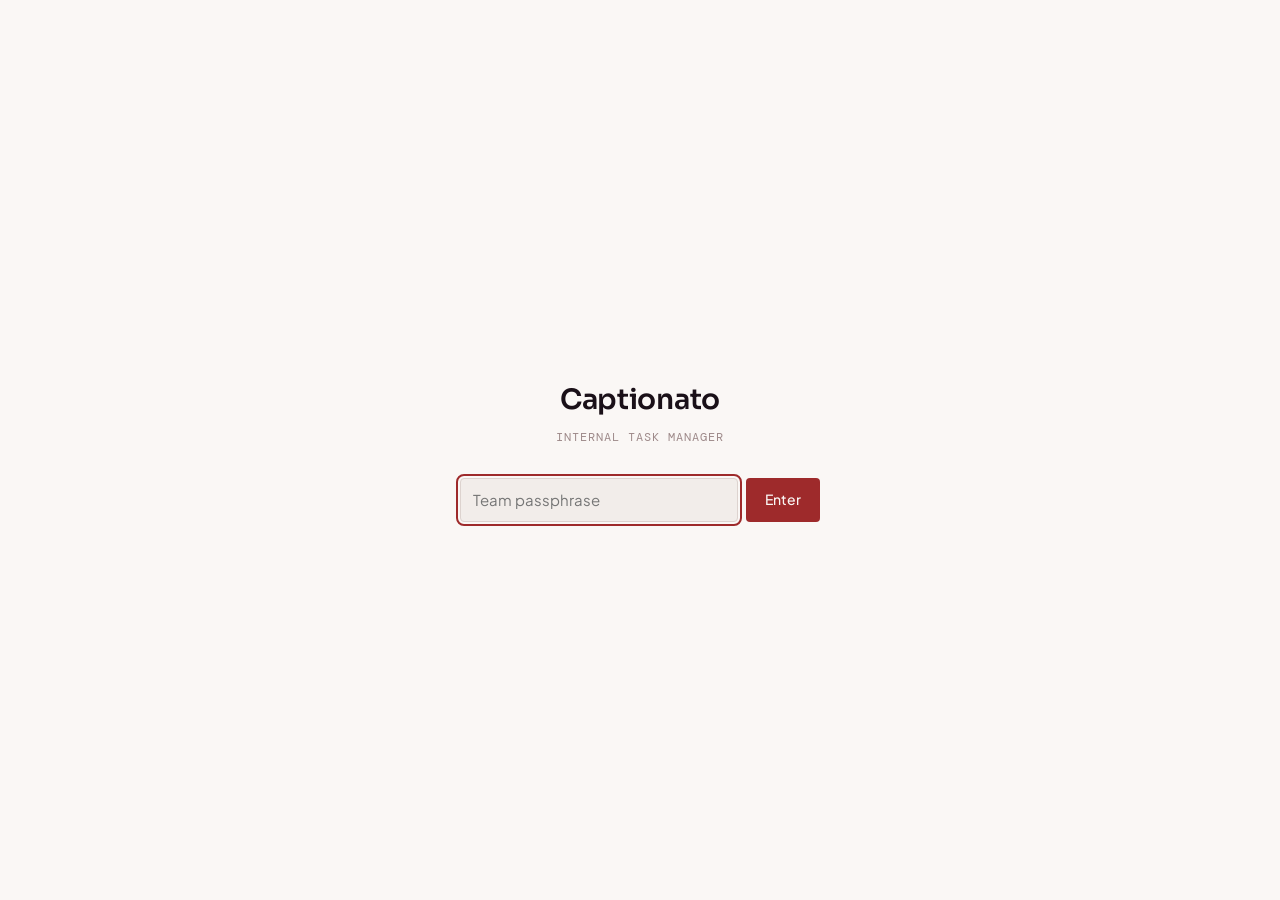
==== static/index.html @ 67aabf25 "first commit" ====
<!DOCTYPE html>
<html lang="en">
<head>
  <meta charset="UTF-8">
  <meta name="viewport" content="width=device-width, initial-scale=1.0">
  <title>Captionato — Task Manager</title>
  <link rel="preconnect" href="https://fonts.googleapis.com">
  <link rel="preconnect" href="https://fonts.gstatic.com" crossorigin>
  <link href="https://fonts.googleapis.com/css2?family=Sora:wght@600&family=Plus+Jakarta+Sans:wght@400;500&family=DM+Mono:wght@400&display=swap" rel="stylesheet">
  <link rel="stylesheet" href="/static/style.css">
</head>
<body>

  <!-- ============ Password gate (full-bleed, shown until authenticated) ============ -->
  <div id="gate" class="gate" hidden>
    <div class="gate-inner">
      <div class="gate-wordmark">Captionato</div>
      <p class="gate-sub">Internal task manager</p>
      <div class="gate-form">
        <input type="password" id="gate-passphrase" placeholder="Team passphrase"
               autocomplete="current-password" aria-label="Team passphrase">
        <button id="gate-submit" class="btn btn-primary">Enter</button>
      </div>
      <p id="gate-error" class="gate-error" hidden>Incorrect passphrase</p>
    </div>
  </div>

  <!-- ============ App shell ============ -->
  <div id="app" hidden>

    <header class="app-header">
      <div class="app-name">Captionato <span class="app-name-sub">/ tasks</span></div>
      <button id="lock-btn" class="btn btn-ghost">Lock</button>
    </header>

    <nav class="tab-bar" role="tablist" aria-label="Task views">
      <button class="tab is-active" data-view="dashboard"    role="tab">Dashboard</button>
      <button class="tab" data-view="unassigned"   role="tab">Unassigned</button>
      <button class="tab" data-view="ongoing"      role="tab">Ongoing</button>
      <button class="tab" data-view="done"         role="tab">Done</button>
      <button class="tab" data-view="under_review" role="tab">Under Review</button>
    </nav>

    <main class="main">
      <div class="view-head">
        <h1 id="view-title">Dashboard</h1>
        <span id="view-count" class="view-count"></span>
      </div>
      <div id="task-list" class="task-list" aria-live="polite"></div>
      <div id="empty-state" class="empty-state" hidden></div>
    </main>

    <!-- Always-visible Add Task trigger -->
    <button id="add-task-btn" class="add-task-fab">+ Add Task</button>

    <!-- ============ Add Task modal ============ -->
    <div id="modal-backdrop" class="modal-backdrop" hidden>
      <div class="modal" role="dialog" aria-modal="true" aria-labelledby="modal-title">
        <h2 id="modal-title">Add a task</h2>
        <p class="modal-sub">New tasks go to Under Review until someone accepts them.</p>

        <label class="field">
          <span class="field-label">Task name</span>
          <input type="text" id="f-name" maxlength="200" placeholder="Short title">
        </label>

        <label class="field">
          <span class="field-label">Description <em>(optional)</em></span>
          <textarea id="f-description" rows="4" placeholder="What needs doing, and any context"></textarea>
        </label>

        <label class="field">
          <span class="field-label">Category color</span>
          <div class="color-row">
            <input type="text" id="f-color" value="#9E2A2B" placeholder="#9E2A2B" spellcheck="false">
            <span id="f-swatch" class="swatch" style="background:#9E2A2B"></span>
          </div>
        </label>

        <label class="field">
          <span class="field-label">Submitted by</span>
          <input type="text" id="f-submitted-by" maxlength="100" placeholder="Your name">
        </label>

        <p id="modal-error" class="form-error" hidden></p>

        <div class="modal-actions">
          <button id="modal-cancel" class="btn btn-ghost">Cancel</button>
          <button id="modal-submit" class="btn btn-primary">Submit for review</button>
        </div>
      </div>
    </div>

  </div>

  <script src="/static/app.js"></script>
</body>
</html>
---- static/style.css ----
/* ============================================================
   Captionato Task Manager — style.css
   Design system per PRD §11: warm off-whites, deep dusty reds,
   Sora / Plus Jakarta Sans / DM Mono. No gradients, subtle
   shadows, generous whitespace.
   ============================================================ */

:root {
  --bg-base:        #FAF7F5;
  --bg-surface:     #F2EDEA;
  --bg-surface-2:   #E8E0DC;
  --accent-primary: #9E2A2B;
  --accent-soft:    #C97B7B;
  --accent-muted:   #E8BFBF;
  --text-primary:   #1A1018;
  --text-secondary: #5C4D4D;
  --text-tertiary:  #9E8A8A;
  --border:         #DDD3CF;

  --font-display: 'Sora', sans-serif;
  --font-body:    'Plus Jakarta Sans', sans-serif;
  --font-mono:    'DM Mono', monospace;

  --radius: 4px;
  --shadow: 0 1px 3px rgba(26, 16, 24, 0.06);
}

* { box-sizing: border-box; margin: 0; padding: 0; }

html, body { height: 100%; }

body {
  background: var(--bg-base);
  color: var(--text-primary);
  font-family: var(--font-body);
  font-size: 15px;
  line-height: 1.55;
}

[hidden] { display: none !important; }

button { font: inherit; cursor: pointer; }

/* ---------------------------------------------------- buttons */

.btn {
  border: 1px solid transparent;
  border-radius: var(--radius);
  padding: 9px 18px;
  font-family: var(--font-body);
  font-weight: 500;
  font-size: 14px;
  transition: background-color 0.15s ease, border-color 0.15s ease;
}

.btn-primary {
  background: var(--accent-primary);
  color: var(--bg-base);
}
.btn-primary:hover { background: #872425; }

.btn-ghost {
  background: transparent;
  color: var(--text-secondary);
  border-color: var(--border);
}
.btn-ghost:hover { background: var(--bg-surface-2); }

.btn:focus-visible,
.tab:focus-visible,
input:focus-visible,
textarea:focus-visible {
  outline: 2px solid var(--accent-primary);
  outline-offset: 2px;
}

/* ---------------------------------------------------- gate */

.gate {
  position: fixed;
  inset: 0;
  z-index: 100;
  background: var(--bg-base);
  display: flex;
  align-items: center;
  justify-content: center;
}

.gate-inner { text-align: center; width: min(360px, 88vw); }

.gate-wordmark {
  font-family: var(--font-display);
  font-weight: 600;
  font-size: 28px;
  letter-spacing: -0.01em;
}

.gate-sub {
  font-family: var(--font-mono);
  font-size: 12px;
  text-transform: uppercase;
  letter-spacing: 0.08em;
  color: var(--text-tertiary);
  margin: 6px 0 32px;
}

.gate-form { display: flex; gap: 8px; }

.gate-form input {
  flex: 1;
  padding: 9px 12px;
  border: 1px solid var(--border);
  border-radius: var(--radius);
  background: var(--bg-surface);
  font: inherit;
  color: var(--text-primary);
}

.gate-error {
  margin-top: 14px;
  font-family: var(--font-mono);
  font-size: 12px;
  color: var(--accent-primary);
}

/* ---------------------------------------------------- header + tabs */

.app-header {
  display: flex;
  align-items: center;
  justify-content: space-between;
  padding: 14px 28px;
  border-bottom: 1px solid var(--border);
  background: var(--bg-base);
}

.app-name {
  font-family: var(--font-display);
  font-weight: 600;
  font-size: 17px;
}

.app-name-sub {
  font-family: var(--font-mono);
  font-weight: 400;
  font-size: 13px;
  color: var(--text-tertiary);
}

.tab-bar {
  display: flex;
  gap: 4px;
  padding: 0 28px;
  border-bottom: 1px solid var(--border);
  background: var(--bg-base);
  overflow-x: auto;
}

.tab {
  background: none;
  border: none;
  border-bottom: 2px solid transparent;
  padding: 12px 14px;
  font-size: 14px;
  font-weight: 500;
  color: var(--text-secondary);
  white-space: nowrap;
  transition: color 0.15s ease;
}

.tab:hover { color: var(--text-primary); }

.tab.is-active {
  color: var(--accent-primary);
  border-bottom-color: var(--accent-primary);
}

/* ---------------------------------------------------- main + view head */

.main {
  max-width: 880px;
  margin: 0 auto;
  padding: 32px 28px 120px;
}

.view-head {
  display: flex;
  align-items: baseline;
  gap: 12px;
  margin-bottom: 24px;
}

.view-head h1 {
  font-family: var(--font-display);
  font-weight: 600;
  font-size: 22px;
  letter-spacing: -0.01em;
}

.view-count {
  font-family: var(--font-mono);
  font-size: 12px;
  color: var(--text-tertiary);
}

.empty-state {
  border: 1px dashed var(--border);
  border-radius: var(--radius);
  padding: 48px 24px;
  text-align: center;
  color: var(--text-tertiary);
  font-size: 14px;
}

/* ---------------------------------------------------- task cards */

.task-list {
  display: flex;
  flex-direction: column;
  gap: 14px;
}

.task-card {
  background: var(--bg-surface);
  border: 1px solid var(--border);
  border-left: 3px solid var(--accent-soft); /* overridden inline per task */
  border-radius: var(--radius);
  box-shadow: var(--shadow);
  padding: 18px 20px;
}

.card-top {
  display: flex;
  align-items: flex-start;
  justify-content: space-between;
  gap: 16px;
}

.card-name {
  font-family: var(--font-display);
  font-weight: 600;
  font-size: 16px;
  line-height: 1.35;
}

/* status badges — DM Mono, uppercase, soft tint per status */
.badge {
  font-family: var(--font-mono);
  font-size: 10.5px;
  text-transform: uppercase;
  letter-spacing: 0.06em;
  padding: 3px 8px;
  border-radius: 3px;
  white-space: nowrap;
  flex-shrink: 0;
}
.badge-unassigned   { background: var(--bg-surface-2); color: var(--text-secondary); }
.badge-ongoing      { background: var(--accent-muted); color: var(--accent-primary); }
.badge-done         { background: #DCE5D8; color: #3E5C3E; }
.badge-under_review { background: #EBDFC8; color: #7A5C1E; }

.card-meta {
  display: flex;
  flex-wrap: wrap;
  align-items: center;
  gap: 6px 14px;
  margin-top: 6px;
  font-family: var(--font-mono);
  font-size: 12px;
  color: var(--text-tertiary);
}

.card-assignee { color: var(--text-secondary); }
.card-assignee.is-empty { color: var(--text-tertiary); }

.card-desc {
  margin-top: 10px;
  color: var(--text-secondary);
  font-size: 14px;
  display: -webkit-box;
  -webkit-line-clamp: 3;
  -webkit-box-orient: vertical;
  overflow: hidden;
  cursor: pointer;
}
.card-desc.is-expanded {
  display: block;
  -webkit-line-clamp: unset;
}

.card-actions {
  display: flex;
  flex-wrap: wrap;
  gap: 8px;
  margin-top: 14px;
}

.card-actions .btn { padding: 6px 14px; font-size: 13px; }

.updates-link {
  background: none;
  border: none;
  font-family: var(--font-mono);
  font-size: 12px;
  color: var(--text-secondary);
  text-decoration: underline;
  text-underline-offset: 3px;
  padding: 6px 2px;
}
.updates-link:hover { color: var(--accent-primary); }

/* ---------------------------------------------------- claim inline prompt */

.claim-row {
  display: flex;
  gap: 8px;
  margin-top: 12px;
}

.claim-row input {
  flex: 1;
  max-width: 260px;
  padding: 6px 10px;
  border: 1px solid var(--border);
  border-radius: var(--radius);
  background: var(--bg-base);
  font: inherit;
  font-size: 13px;
}

/* ---------------------------------------------------- updates thread */

.thread {
  margin-top: 14px;
  border-top: 1px solid var(--border);
  padding-top: 14px;
}

.thread-list {
  display: flex;
  flex-direction: column;
  gap: 12px;
  margin-bottom: 14px;
}

.thread-item { font-size: 14px; }

.thread-item-head {
  font-family: var(--font-mono);
  font-size: 11.5px;
  color: var(--text-tertiary);
  margin-bottom: 2px;
}

.thread-item-head .thread-author { color: var(--text-secondary); }

.thread-empty {
  font-size: 13px;
  color: var(--text-tertiary);
  margin-bottom: 14px;
}

.thread-form { display: flex; flex-direction: column; gap: 8px; }

.thread-form input,
.thread-form textarea {
  padding: 7px 10px;
  border: 1px solid var(--border);
  border-radius: var(--radius);
  background: var(--bg-base);
  font: inherit;
  font-size: 13px;
  color: var(--text-primary);
}

.thread-form input { max-width: 260px; }
.thread-form textarea { resize: vertical; min-height: 56px; }

.thread-form .btn { align-self: flex-start; }

/* ---------------------------------------------------- add task FAB */

.add-task-fab {
  position: fixed;
  right: 28px;
  bottom: 28px;
  z-index: 40;
  background: var(--accent-primary);
  color: var(--bg-base);
  border: none;
  border-radius: var(--radius);
  padding: 12px 20px;
  font-family: var(--font-body);
  font-weight: 500;
  font-size: 14px;
  box-shadow: 0 2px 8px rgba(26, 16, 24, 0.18);
  transition: background-color 0.15s ease;
}
.add-task-fab:hover { background: #872425; }

/* ---------------------------------------------------- modal */

.modal-backdrop {
  position: fixed;
  inset: 0;
  z-index: 60;
  background: rgba(26, 16, 24, 0.35);
  display: flex;
  align-items: center;
  justify-content: center;
  padding: 24px;
}

.modal {
  background: var(--bg-base);
  border: 1px solid var(--border);
  border-radius: var(--radius);
  width: min(480px, 100%);
  max-height: 90vh;
  overflow-y: auto;
  padding: 28px;
}

.modal h2 {
  font-family: var(--font-display);
  font-weight: 600;
  font-size: 19px;
}

.modal-sub {
  font-size: 13px;
  color: var(--text-tertiary);
  margin: 4px 0 20px;
}

.field { display: block; margin-bottom: 16px; }

.field-label {
  display: block;
  font-size: 13px;
  font-weight: 500;
  color: var(--text-secondary);
  margin-bottom: 6px;
}

.field-label em { font-style: normal; color: var(--text-tertiary); font-weight: 400; }

.field input,
.field textarea {
  width: 100%;
  padding: 9px 12px;
  border: 1px solid var(--border);
  border-radius: var(--radius);
  background: var(--bg-surface);
  font: inherit;
  font-size: 14px;
  color: var(--text-primary);
}

.field textarea { resize: vertical; }

.color-row { display: flex; align-items: center; gap: 10px; }
.color-row input { flex: 1; font-family: var(--font-mono); }

.swatch {
  width: 34px;
  height: 34px;
  border-radius: var(--radius);
  border: 1px solid var(--border);
  flex-shrink: 0;
}

.form-error {
  font-family: var(--font-mono);
  font-size: 12px;
  color: var(--accent-primary);
  margin-bottom: 12px;
}

.modal-actions {
  display: flex;
  justify-content: flex-end;
  gap: 10px;
  margin-top: 4px;
}

/* ---------------------------------------------------- misc */

@media (prefers-reduced-motion: reduce) {
  * { transition: none !important; }
}
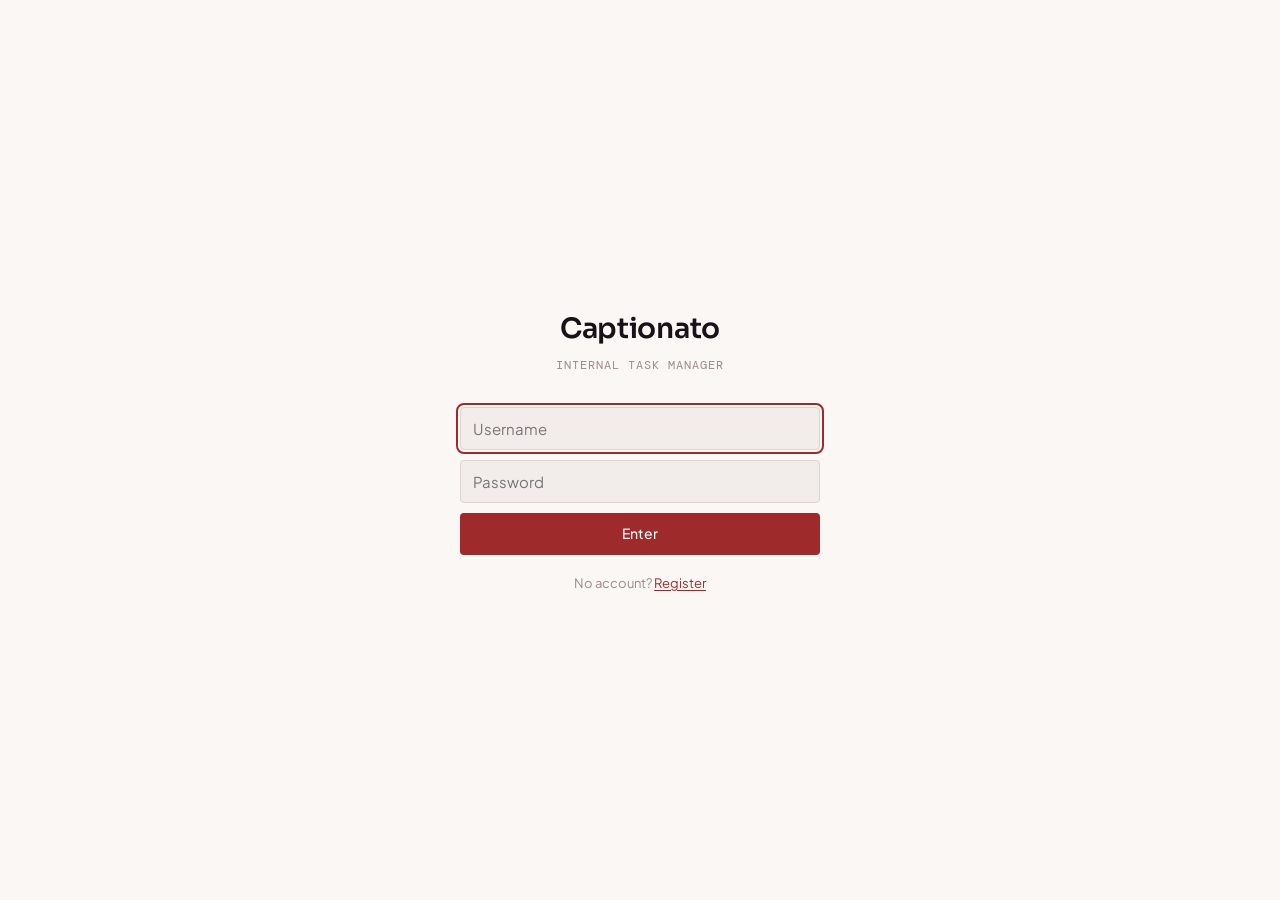
==== commit 1cca98e8: "Added User Auth and Admin Features" ====
--- a/static/index.html
+++ b/static/index.html
@@ -11,18 +11,41 @@
 </head>
 <body>
 
-  <!-- ============ Password gate (full-bleed, shown until authenticated) ============ -->
+  <!-- ============ Auth gate (full-bleed, shown until authenticated) ============ -->
   <div id="gate" class="gate" hidden>
-    <div class="gate-inner">
+
+    <!-- Login form -->
+    <div id="gate-login" class="gate-inner">
       <div class="gate-wordmark">Captionato</div>
       <p class="gate-sub">Internal task manager</p>
-      <div class="gate-form">
-        <input type="password" id="gate-passphrase" placeholder="Team passphrase"
-               autocomplete="current-password" aria-label="Team passphrase">
+      <div class="gate-form gate-form-stack">
+        <input type="text" id="gate-username" placeholder="Username"
+               autocomplete="username" aria-label="Username">
+        <input type="password" id="gate-password" placeholder="Password"
+               autocomplete="current-password" aria-label="Password">
         <button id="gate-submit" class="btn btn-primary">Enter</button>
       </div>
-      <p id="gate-error" class="gate-error" hidden>Incorrect passphrase</p>
+      <p id="gate-error" class="gate-error" hidden></p>
+      <p class="gate-switch">No account? <button id="show-register" class="gate-link">Register</button></p>
     </div>
+
+    <!-- Register form (hidden by default) -->
+    <div id="gate-register" class="gate-inner" hidden>
+      <div class="gate-wordmark">Captionato</div>
+      <p class="gate-sub">Create an account</p>
+      <div class="gate-form gate-form-stack">
+        <input type="text" id="reg-username" placeholder="Username"
+               autocomplete="username" aria-label="Username">
+        <input type="password" id="reg-password" placeholder="Password"
+               autocomplete="new-password" aria-label="Password">
+        <input type="text" id="reg-invite" placeholder="Invite code"
+               autocomplete="off" aria-label="Invite code">
+        <button id="reg-submit" class="btn btn-primary">Register</button>
+      </div>
+      <p id="reg-error" class="gate-error" hidden></p>
+      <p class="gate-switch"><button id="show-login" class="gate-link">← Back to login</button></p>
+    </div>
+
   </div>
 
   <!-- ============ App shell ============ -->
@@ -30,7 +53,16 @@
 
     <header class="app-header">
       <div class="app-name">Captionato <span class="app-name-sub">/ tasks</span></div>
-      <button id="lock-btn" class="btn btn-ghost">Lock</button>
+      <div class="app-header-right">
+        <div class="view-mode-group" role="group" aria-label="Task view">
+          <button id="btn-my-tasks" class="view-mode-btn is-active">My Tasks</button>
+          <button id="btn-all-tasks" class="view-mode-btn">All Tasks</button>
+        </div>
+        <a id="admin-link" href="/admin" class="btn btn-ghost admin-nav-btn" hidden>Admin</a>
+        <span id="username-display" class="username-display"></span>
+        <button id="theme-btn" class="theme-btn" title="Switch to dark mode">☾</button>
+        <button id="lock-btn" class="btn btn-ghost">Lock</button>
+      </div>
     </header>
 
     <nav class="tab-bar" role="tablist" aria-label="Task views">
@@ -43,14 +75,13 @@
 
     <main class="main">
       <div class="view-head">
-        <h1 id="view-title">Dashboard</h1>
+        <h1 id="view-title">My Tasks</h1>
         <span id="view-count" class="view-count"></span>
       </div>
       <div id="task-list" class="task-list" aria-live="polite"></div>
       <div id="empty-state" class="empty-state" hidden></div>
     </main>
 
-    <!-- Always-visible Add Task trigger -->
     <button id="add-task-btn" class="add-task-fab">+ Add Task</button>
 
     <!-- ============ Add Task modal ============ -->
@@ -77,11 +108,6 @@
           </div>
         </label>
 
-        <label class="field">
-          <span class="field-label">Submitted by</span>
-          <input type="text" id="f-submitted-by" maxlength="100" placeholder="Your name">
-        </label>
-
         <p id="modal-error" class="form-error" hidden></p>
 
         <div class="modal-actions">
@@ -91,6 +117,73 @@
       </div>
     </div>
 
+    <!-- ============ Assign modal (admin only) ============ -->
+    <div id="assign-backdrop" class="modal-backdrop" hidden>
+      <div class="modal" role="dialog" aria-modal="true" aria-labelledby="assign-title">
+        <h2 id="assign-title">Assign task</h2>
+        <p class="modal-sub">Set the primary owner and optional co-assignees.</p>
+
+        <label class="field">
+          <span class="field-label">Primary assignee</span>
+          <select id="assign-primary" class="field-select">
+            <option value="">— Select a user —</option>
+          </select>
+        </label>
+
+        <div class="field">
+          <span class="field-label">Co-assignees <em>(optional)</em></span>
+          <div id="assign-co-list" class="co-checklist"></div>
+        </div>
+
+        <p id="assign-error" class="form-error" hidden></p>
+
+        <div class="modal-actions">
+          <button id="assign-cancel" class="btn btn-ghost">Cancel</button>
+          <button id="assign-confirm" class="btn btn-primary">Assign</button>
+        </div>
+      </div>
+    </div>
+
+    <!-- ============ Add Cooperator modal ============ -->
+    <div id="coop-backdrop" class="modal-backdrop" hidden>
+      <div class="modal" role="dialog" aria-modal="true" aria-labelledby="coop-title">
+        <h2 id="coop-title">Add cooperator</h2>
+        <p class="modal-sub">Select a registered user to add as a co-assignee.</p>
+
+        <label class="field">
+          <span class="field-label">User</span>
+          <select id="coop-select" class="field-select">
+            <option value="">— Select a user —</option>
+          </select>
+        </label>
+
+        <p id="coop-error" class="form-error" hidden></p>
+
+        <div class="modal-actions">
+          <button id="coop-cancel" class="btn btn-ghost">Cancel</button>
+          <button id="coop-confirm" class="btn btn-primary">Add</button>
+        </div>
+      </div>
+    </div>
+
+    <!-- ============ Task Detail popup ============ -->
+    <div id="detail-backdrop" class="modal-backdrop" hidden>
+      <div id="detail-modal" class="modal detail-modal" role="dialog" aria-modal="true" aria-labelledby="detail-modal-title">
+        <div class="detail-header">
+          <div class="detail-title-area">
+            <h2 id="detail-modal-title" class="detail-title"></h2>
+            <div id="detail-badge"></div>
+          </div>
+          <button id="detail-close" class="btn btn-ghost detail-close-btn">✕</button>
+        </div>
+        <div id="detail-meta" class="detail-meta"></div>
+        <div id="detail-description" class="detail-description"></div>
+        <div id="detail-actions" class="detail-actions"></div>
+        <div id="detail-claim-slot" class="claim-slot"></div>
+        <div id="detail-thread-slot"></div>
+      </div>
+    </div>
+
   </div>
 
   <script src="/static/app.js"></script>
--- a/static/style.css
+++ b/static/style.css
@@ -25,6 +25,26 @@
   --shadow: 0 1px 3px rgba(26, 16, 24, 0.06);
 }
 
+/* ---------------------------------------------------- dark mode */
+
+html[data-theme="dark"] {
+  --bg-base:        #1A1018;
+  --bg-surface:     #241C22;
+  --bg-surface-2:   #2E252C;
+  --accent-primary: #C94F50;
+  --accent-soft:    #7A3535;
+  --accent-muted:   #3D2020;
+  --text-primary:   #F2EDEA;
+  --text-secondary: #C4AFAF;
+  --text-tertiary:  #8A7070;
+  --border:         #3D2E2E;
+  --shadow: 0 1px 3px rgba(0, 0, 0, 0.4);
+}
+
+html[data-theme="dark"] .badge-done         { background: #1E3020; color: #7AA87A; }
+html[data-theme="dark"] .badge-under_review { background: #2E2010; color: #C9A050; }
+html[data-theme="dark"] .btn-primary:hover  { background: #AE3E3F; }
+
 * { box-sizing: border-box; margin: 0; padding: 0; }
 
 html, body { height: 100%; }
@@ -66,6 +86,16 @@
 }
 .btn-ghost:hover { background: var(--bg-surface-2); }
 
+.btn-danger {
+  background: transparent;
+  color: #b33333;
+  border-color: #b33333;
+}
+.btn-danger:hover { background: rgba(179, 51, 51, 0.1); }
+
+html[data-theme="dark"] .btn-danger             { color: #e07070; border-color: #e07070; }
+html[data-theme="dark"] .btn-danger:hover       { background: rgba(224, 112, 112, 0.12); }
+
 .btn:focus-visible,
 .tab:focus-visible,
 input:focus-visible,
@@ -74,6 +104,20 @@
   outline-offset: 2px;
 }
 
+/* ---------------------------------------------------- theme toggle */
+
+.theme-btn {
+  background: none;
+  border: 1px solid var(--border);
+  border-radius: var(--radius);
+  padding: 7px 11px;
+  color: var(--text-secondary);
+  font-size: 15px;
+  line-height: 1;
+  transition: background-color 0.15s ease;
+}
+.theme-btn:hover { background: var(--bg-surface-2); }
+
 /* ---------------------------------------------------- gate */
 
 .gate {
@@ -132,6 +176,12 @@
   padding: 14px 28px;
   border-bottom: 1px solid var(--border);
   background: var(--bg-base);
+}
+
+.app-header-right {
+  display: flex;
+  align-items: center;
+  gap: 8px;
 }
 
 .app-name {
@@ -178,7 +228,7 @@
 /* ---------------------------------------------------- main + view head */
 
 .main {
-  max-width: 880px;
+  max-width: 1040px;
   margin: 0 auto;
   padding: 32px 28px 120px;
 }
@@ -212,12 +262,13 @@
   font-size: 14px;
 }
 
-/* ---------------------------------------------------- task cards */
+/* ---------------------------------------------------- task cards grid */
 
 .task-list {
-  display: flex;
-  flex-direction: column;
+  display: grid;
+  grid-template-columns: repeat(auto-fill, minmax(220px, 1fr));
   gap: 14px;
+  align-items: start;
 }
 
 .task-card {
@@ -227,6 +278,17 @@
   border-radius: var(--radius);
   box-shadow: var(--shadow);
   padding: 18px 20px;
+  cursor: pointer;
+  transition: box-shadow 0.15s ease, transform 0.1s ease;
+}
+
+.task-card:hover {
+  box-shadow: 0 3px 10px rgba(26, 16, 24, 0.12);
+  transform: translateY(-1px);
+}
+
+html[data-theme="dark"] .task-card:hover {
+  box-shadow: 0 3px 10px rgba(0, 0, 0, 0.4);
 }
 
 .card-top {
@@ -239,7 +301,7 @@
 .card-name {
   font-family: var(--font-display);
   font-weight: 600;
-  font-size: 16px;
+  font-size: 15px;
   line-height: 1.35;
 }
 
@@ -276,16 +338,11 @@
 .card-desc {
   margin-top: 10px;
   color: var(--text-secondary);
-  font-size: 14px;
+  font-size: 13px;
   display: -webkit-box;
   -webkit-line-clamp: 3;
   -webkit-box-orient: vertical;
   overflow: hidden;
-  cursor: pointer;
-}
-.card-desc.is-expanded {
-  display: block;
-  -webkit-line-clamp: unset;
 }
 
 .card-actions {
@@ -295,7 +352,7 @@
   margin-top: 14px;
 }
 
-.card-actions .btn { padding: 6px 14px; font-size: 13px; }
+.card-actions .btn { padding: 5px 12px; font-size: 12px; }
 
 .updates-link {
   background: none;
@@ -305,20 +362,23 @@
   color: var(--text-secondary);
   text-decoration: underline;
   text-underline-offset: 3px;
-  padding: 6px 2px;
+  padding: 5px 2px;
 }
 .updates-link:hover { color: var(--accent-primary); }
 
 /* ---------------------------------------------------- claim inline prompt */
 
+.claim-slot { margin-top: 12px; }
+
 .claim-row {
   display: flex;
   gap: 8px;
-  margin-top: 12px;
+  flex-wrap: wrap;
 }
 
 .claim-row input {
   flex: 1;
+  min-width: 120px;
   max-width: 260px;
   padding: 6px 10px;
   border: 1px solid var(--border);
@@ -326,6 +386,7 @@
   background: var(--bg-base);
   font: inherit;
   font-size: 13px;
+  color: var(--text-primary);
 }
 
 /* ---------------------------------------------------- updates thread */
@@ -397,14 +458,15 @@
   transition: background-color 0.15s ease;
 }
 .add-task-fab:hover { background: #872425; }
-
-/* ---------------------------------------------------- modal */
+html[data-theme="dark"] .add-task-fab:hover { background: #AE3E3F; }
+
+/* ---------------------------------------------------- modal (shared) */
 
 .modal-backdrop {
   position: fixed;
   inset: 0;
   z-index: 60;
-  background: rgba(26, 16, 24, 0.35);
+  background: rgba(26, 16, 24, 0.45);
   display: flex;
   align-items: center;
   justify-content: center;
@@ -484,8 +546,322 @@
   margin-top: 4px;
 }
 
+/* ---------------------------------------------------- detail popup */
+
+.detail-modal {
+  width: min(640px, 100%);
+}
+
+.detail-header {
+  display: flex;
+  align-items: flex-start;
+  justify-content: space-between;
+  gap: 16px;
+  margin-bottom: 4px;
+}
+
+.detail-title-area { flex: 1; min-width: 0; }
+
+.detail-title {
+  font-family: var(--font-display);
+  font-weight: 600;
+  font-size: 20px;
+  letter-spacing: -0.01em;
+  margin-bottom: 8px;
+  word-break: break-word;
+}
+
+.detail-close-btn {
+  padding: 6px 10px;
+  font-size: 16px;
+  flex-shrink: 0;
+}
+
+.detail-meta {
+  display: flex;
+  flex-wrap: wrap;
+  align-items: center;
+  gap: 6px 16px;
+  margin-bottom: 16px;
+  font-family: var(--font-mono);
+  font-size: 12px;
+  color: var(--text-tertiary);
+}
+
+.detail-meta .card-assignee { color: var(--text-secondary); }
+
+.detail-color-swatch {
+  display: inline-block;
+  width: 10px;
+  height: 10px;
+  border-radius: 2px;
+  vertical-align: middle;
+  margin-right: 4px;
+  flex-shrink: 0;
+}
+
+.detail-description {
+  color: var(--text-secondary);
+  font-size: 14px;
+  line-height: 1.65;
+  margin-bottom: 18px;
+  white-space: pre-wrap;
+  word-break: break-word;
+}
+
+.detail-actions {
+  display: flex;
+  flex-wrap: wrap;
+  gap: 8px;
+  margin-bottom: 4px;
+  padding-bottom: 16px;
+  border-bottom: 1px solid var(--border);
+}
+
+.detail-actions .btn { padding: 7px 16px; font-size: 13px; }
+
 /* ---------------------------------------------------- misc */
 
 @media (prefers-reduced-motion: reduce) {
   * { transition: none !important; }
 }
+
+/* ---------------------------------------------------- gate v2 (login + register) */
+
+.gate-form-stack {
+  display: flex;
+  flex-direction: column;
+  gap: 10px;
+}
+
+.gate-form-stack input {
+  padding: 9px 12px;
+  border: 1px solid var(--border);
+  border-radius: var(--radius);
+  background: var(--bg-surface);
+  font: inherit;
+  color: var(--text-primary);
+}
+
+.gate-switch {
+  margin-top: 18px;
+  font-size: 13px;
+  color: var(--text-tertiary);
+}
+
+.gate-link {
+  background: none;
+  border: none;
+  padding: 0;
+  font: inherit;
+  font-size: 13px;
+  color: var(--accent-primary);
+  cursor: pointer;
+  text-decoration: underline;
+  text-underline-offset: 2px;
+}
+.gate-link:hover { color: #7A1D1E; }
+html[data-theme="dark"] .gate-link:hover { color: #E07070; }
+
+/* ---------------------------------------------------- header v2 */
+
+.view-mode-group {
+  display: flex;
+  border: 1px solid var(--border);
+  border-radius: var(--radius);
+  overflow: hidden;
+}
+
+.view-mode-btn {
+  background: transparent;
+  border: none;
+  border-radius: 0;
+  padding: 7px 13px;
+  font-family: var(--font-body);
+  font-weight: 500;
+  font-size: 13px;
+  color: var(--text-secondary);
+  cursor: pointer;
+  transition: background-color 0.15s ease, color 0.15s ease;
+}
+.view-mode-btn:hover { background: var(--bg-surface-2); }
+.view-mode-btn.is-active {
+  background: var(--accent-primary);
+  color: var(--bg-base);
+}
+html[data-theme="dark"] .view-mode-btn.is-active { background: var(--accent-primary); }
+
+.username-display {
+  font-family: var(--font-mono);
+  font-size: 12px;
+  color: var(--text-tertiary);
+  padding: 0 4px;
+}
+
+.admin-nav-btn {
+  font-size: 13px;
+  padding: 7px 13px;
+}
+
+/* ---------------------------------------------------- My Tasks section headers */
+
+.task-section-header {
+  grid-column: 1 / -1;
+  font-family: var(--font-display);
+  font-size: 13px;
+  font-weight: 600;
+  letter-spacing: 0.04em;
+  text-transform: uppercase;
+  color: var(--text-tertiary);
+  padding: 6px 0 4px;
+  margin-top: 8px;
+  border-bottom: 1px solid var(--border);
+}
+.task-section-header:first-child { margin-top: 0; }
+
+/* ---------------------------------------------------- assignee + co badge on cards */
+
+.co-badge {
+  display: inline-block;
+  font-family: var(--font-mono);
+  font-size: 10px;
+  padding: 1px 5px;
+  border-radius: 3px;
+  background: var(--accent-muted);
+  color: var(--accent-primary);
+  vertical-align: middle;
+  margin-left: 4px;
+}
+
+.coop-icon {
+  font-family: var(--font-mono);
+  font-size: 10px;
+  color: var(--text-tertiary);
+  margin-left: 4px;
+  vertical-align: middle;
+}
+
+/* ---------------------------------------------------- assign modal */
+
+.field-select {
+  width: 100%;
+  padding: 9px 12px;
+  border: 1px solid var(--border);
+  border-radius: var(--radius);
+  background: var(--bg-surface);
+  font: inherit;
+  font-size: 14px;
+  color: var(--text-primary);
+  cursor: pointer;
+}
+
+.co-checklist {
+  display: flex;
+  flex-direction: column;
+  gap: 6px;
+  max-height: 160px;
+  overflow-y: auto;
+  border: 1px solid var(--border);
+  border-radius: var(--radius);
+  padding: 8px 12px;
+  background: var(--bg-surface);
+}
+
+.co-check-row {
+  display: flex;
+  align-items: center;
+  gap: 8px;
+  font-size: 14px;
+  cursor: pointer;
+}
+.co-check-row input[type=checkbox] { accent-color: var(--accent-primary); }
+
+/* ---------------------------------------------------- admin panel shared table styles */
+
+.admin-table {
+  width: 100%;
+  border-collapse: collapse;
+  font-size: 14px;
+}
+
+.admin-table th {
+  text-align: left;
+  font-family: var(--font-mono);
+  font-size: 11px;
+  text-transform: uppercase;
+  letter-spacing: 0.06em;
+  color: var(--text-tertiary);
+  padding: 8px 12px;
+  border-bottom: 1px solid var(--border);
+}
+
+.admin-table td {
+  padding: 10px 12px;
+  border-bottom: 1px solid var(--border);
+  vertical-align: middle;
+  color: var(--text-primary);
+}
+
+.admin-table tr:last-child td { border-bottom: none; }
+.admin-table tr:hover td { background: var(--bg-surface-2); }
+
+.admin-table .mono { font-family: var(--font-mono); font-size: 12px; }
+.admin-table .dim  { color: var(--text-tertiary); font-size: 13px; }
+
+.admin-table .btn { padding: 4px 10px; font-size: 12px; }
+
+.table-wrap {
+  background: var(--bg-surface);
+  border: 1px solid var(--border);
+  border-radius: var(--radius);
+  overflow: hidden;
+  overflow-x: auto;
+}
+
+/* ---------------------------------------------------- admin nav tabs */
+
+.admin-tabs {
+  display: flex;
+  gap: 4px;
+  padding: 0 28px;
+  border-bottom: 1px solid var(--border);
+  background: var(--bg-base);
+  overflow-x: auto;
+}
+
+.admin-section {
+  max-width: 960px;
+  margin: 0 auto;
+  padding: 32px 28px 80px;
+}
+
+.admin-section-title {
+  font-family: var(--font-display);
+  font-size: 18px;
+  font-weight: 600;
+  margin-bottom: 20px;
+}
+
+.admin-toolbar {
+  display: flex;
+  align-items: center;
+  gap: 10px;
+  margin-bottom: 16px;
+  flex-wrap: wrap;
+}
+
+.admin-content-panel { display: none; }
+.admin-content-panel.is-active { display: block; }
+
+/* ---------------------------------------------------- pagination */
+
+.pagination {
+  display: flex;
+  align-items: center;
+  gap: 8px;
+  margin-top: 16px;
+  font-family: var(--font-mono);
+  font-size: 12px;
+  color: var(--text-tertiary);
+}
+.pagination .btn { padding: 5px 12px; font-size: 12px; }
